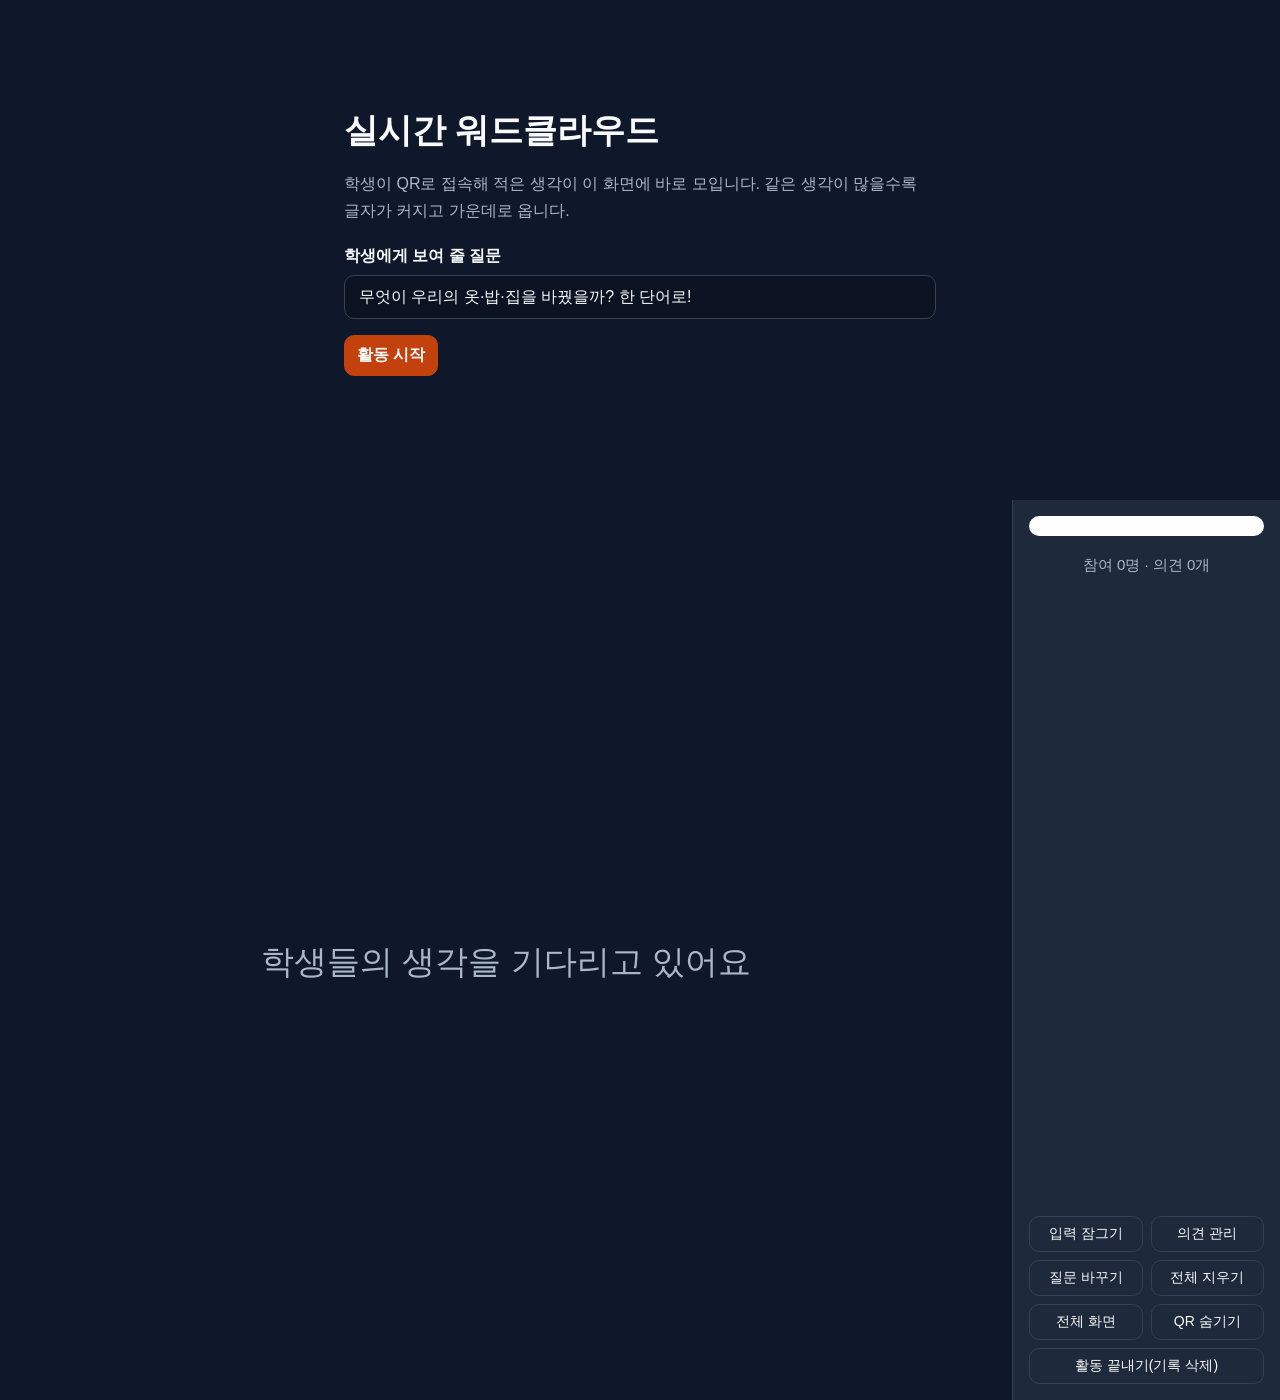
==== wordcloud/teacher.html @ 3e0b0a24 "실시간 워드클라우드 추가 (학생 입력·교사 화면) Co-Authored-By: Claude Opus 5.5 <noreply@anthropic.com>" ====
<!doctype html>
<html lang="ko">
<head>
<meta charset="utf-8">
<meta name="viewport" content="width=device-width,initial-scale=1">
<title>워드클라우드 교사 화면</title>
<style>
  :root { --bg:#0F172A; --panel:#1E293B; --line:#334155; --ink:#F8FAFC; --sub:#AAB7C8; --main:#FB923C; }
  * { box-sizing:border-box; }
  html, body { height:100%; margin:0; }
  body { background:var(--bg); color:var(--ink); font-family:"Pretendard","Malgun Gothic","Apple SD Gothic Neo","Noto Sans KR",sans-serif; }
  button { font:inherit; color:var(--ink); background:var(--panel); border:1px solid var(--line); border-radius:10px; padding:9px 12px; cursor:pointer; }
  button:hover { border-color:var(--main); }
  button.main { background:#C2410C; border-color:#C2410C; font-weight:700; }
  input { font:inherit; width:100%; padding:12px 14px; border-radius:10px; border:1px solid var(--line); background:#0B1222; color:var(--ink); }

  #start { max-width:640px; margin:0 auto; padding:12vh 24px; }
  #start h1 { font-size:34px; margin:0 0 10px; }
  #start p { color:var(--sub); line-height:1.7; word-break:keep-all; }
  #start label { display:block; font-weight:700; margin:22px 0 8px; }
  #start .btns { display:flex; gap:10px; margin-top:16px; flex-wrap:wrap; }

  #live { height:100%; display:grid; grid-template-columns:1fr 268px; grid-template-rows:auto 1fr; }
  #live.noDock { grid-template-columns:1fr; }
  #live.noDock #dock { display:none; }
  #question { grid-column:1; padding:18px 28px 6px; font-size:clamp(20px,2.4vw,32px); font-weight:800; word-break:keep-all; }
  #stage { grid-column:1; position:relative; overflow:hidden; min-height:0; }
  #dock { grid-column:2; grid-row:1 / span 2; background:var(--panel); border-left:1px solid var(--line); padding:16px; display:flex; flex-direction:column; gap:10px; overflow:auto; }
  #qr { background:#fff; border-radius:12px; padding:10px; line-height:0; }
  #qr svg { width:100%; height:auto; display:block; }
  #roomCode { text-align:center; font-size:26px; font-weight:800; letter-spacing:.08em; }
  #stats { text-align:center; color:var(--sub); font-size:15px; }
  #net { text-align:center; color:#FCA5A5; font-size:13px; min-height:18px; }
  #dock .tools { display:grid; grid-template-columns:1fr 1fr; gap:8px; margin-top:auto; }
  #dock .tools button { font-size:14px; padding:8px 6px; }
  #showDock { position:absolute; right:12px; top:12px; display:none; font-size:14px; opacity:.75; }
  #live.noDock #showDock { display:block; }

  .word { position:absolute; left:50%; top:50%; transform:translate(-50%,-50%); white-space:nowrap; font-weight:800; line-height:1.1; transition:left .7s ease, top .7s ease, font-size .7s ease, opacity .5s ease; }
  .word.new { opacity:0; }
  #empty { position:absolute; inset:0; display:flex; align-items:center; justify-content:center; color:var(--sub); font-size:clamp(20px,2.6vw,34px); text-align:center; padding:24px; word-break:keep-all; }

  #manage { position:fixed; inset:0; background:rgba(2,6,23,.6); display:none; align-items:center; justify-content:center; padding:20px; z-index:10; }
  #manage.on { display:flex; }
  #manageBox { width:min(620px,100%); max-height:82vh; overflow:auto; background:var(--panel); border-radius:14px; padding:20px; }
  #manageBox h2 { margin:0 0 4px; font-size:22px; }
  #manageBox h3 { margin:20px 0 8px; font-size:16px; color:var(--sub); }
  .line { display:flex; align-items:center; gap:10px; padding:8px 0; border-bottom:1px solid var(--line); }
  .line span { flex:1; word-break:break-all; }
  .line b { color:var(--main); min-width:34px; text-align:right; }
  @media (max-width:860px) { #live { grid-template-columns:1fr; grid-template-rows:auto 1fr auto; } #dock { grid-column:1; grid-row:3; border-left:0; border-top:1px solid var(--line); flex-direction:row; flex-wrap:wrap; align-items:center; } #qr { width:120px; } #dock .tools { margin-top:0; flex:1; } }
</style>
</head>
<body>

<section id="start" hidden>
  <h1>실시간 워드클라우드</h1>
  <p>학생이 QR로 접속해 적은 생각이 이 화면에 바로 모입니다. 같은 생각이 많을수록 글자가 커지고 가운데로 옵니다.</p>
  <label for="newQ">학생에게 보여 줄 질문</label>
  <input id="newQ" maxlength="80" value="무엇이 우리의 옷·밥·집을 바꿨을까? 한 단어로!">
  <div class="btns">
    <button class="main" id="create">활동 시작</button>
    <button id="resume" hidden>이전 활동 이어서</button>
  </div>
  <p id="startMsg" role="status"></p>
</section>

<section id="live" hidden>
  <div id="question"></div>
  <div id="stage">
    <div id="empty">학생들의 생각을 기다리고 있어요</div>
    <button id="showDock">QR·메뉴 보기</button>
  </div>
  <aside id="dock">
    <div id="qr" aria-label="학생 접속 QR 코드"></div>
    <div id="roomCode"></div>
    <div id="stats" aria-live="polite">참여 0명 · 의견 0개</div>
    <div id="net" role="status"></div>
    <div class="tools">
      <button id="toggleOpen">입력 잠그기</button>
      <button id="openManage">의견 관리</button>
      <button id="editQ">질문 바꾸기</button>
      <button id="clear">전체 지우기</button>
      <button id="full">전체 화면</button>
      <button id="hideDock">QR 숨기기</button>
      <button id="finish" style="grid-column:1 / span 2">활동 끝내기(기록 삭제)</button>
    </div>
  </aside>
</section>

<div id="manage" role="dialog" aria-modal="true" aria-label="의견 관리">
  <div id="manageBox">
    <h2>의견 관리</h2>
    <h3>화면에 보이는 의견</h3><div id="shownList"></div>
    <h3>숨긴 의견</h3><div id="hiddenList"></div>
    <div style="margin-top:16px"><button id="closeManage">닫기</button></div>
  </div>
</div>

<script src="config.js"></script>
<script src="qrcode.js"></script>
<script>
  const $ = (id) => document.getElementById(id);
  const RAINBOW = ['#FF5C5C', '#FF9A3D', '#FFE14A', '#4ADE80', '#38BDF8', '#818CF8', '#D67BFF'];
  const FONT = '"Pretendard","Malgun Gothic","Apple SD Gothic Neo","Noto Sans KR",sans-serif';
  const STORE = 'wc_teacher';

  let session = null;   // { code, secret }
  let last = null;      // 마지막 집계
  let lastSig = '';
  let timer = null;
  const colorOf = new Map();
  const spans = new Map();
  const measure = document.createElement('canvas').getContext('2d');

  const load = () => { try { return JSON.parse(localStorage.getItem(STORE)); } catch (e) { return null; } };
  const save = (v) => { try { v ? localStorage.setItem(STORE, JSON.stringify(v)) : localStorage.removeItem(STORE); } catch (e) { /* 저장 불가: 새로고침 전까지만 유지 */ } };

  function assignColors(items) {
    [...items].sort((a, b) => a.f - b.f).forEach((it) => {
      if (!colorOf.has(it.k)) colorOf.set(it.k, colorOf.size % RAINBOW.length);
    });
  }

  // 큰 글자부터 가운데에서 나선형으로 빈자리를 찾는다.
  function place(items, W, H, scale) {
    const max = items[0].n;
    const base = Math.min(W, H);
    const big = Math.min(Math.max(base * 0.24, 54), 190) * scale;
    const small = Math.min(Math.max(base * 0.06, 24), 46) * scale;
    const boxes = [], out = [];
    const hit = (b) => boxes.some((o) => b.x < o.x + o.w && b.x + b.w > o.x && b.y < o.y + o.h && b.y + b.h > o.y);
    for (const it of items) {
      let size = max === 1 ? small * 1.5 : small + (big - small) * Math.sqrt((it.n - 1) / (max - 1));
      measure.font = `800 ${size}px ${FONT}`;
      let w = measure.measureText(it.t).width;
      if (w > W * 0.92) { size *= (W * 0.92) / w; w = W * 0.92; }
      const h = size * 1.12, pad = Math.max(6, size * 0.1);
      let done = false;
      for (let t = 0; t < 900 && !done; t += 0.22) {
        const r = t * Math.max(5, base * 0.012);
        const cx = W / 2 + r * Math.cos(t) * (W / H > 1 ? Math.min(W / H, 2) : 1);
        const cy = H / 2 + r * Math.sin(t);
        const b = { x: cx - w / 2 - pad, y: cy - h / 2 - pad, w: w + pad * 2, h: h + pad * 2 };
        if (b.x < 0 || b.y < 0 || b.x + b.w > W || b.y + b.h > H || hit(b)) continue;
        boxes.push(b); out.push({ it, x: cx, y: cy, size }); done = true;
      }
      if (!done) return null;
    }
    return out;
  }

  function draw() {
    const items = last ? last.items : [];
    $('empty').hidden = items.length > 0;
    $('empty').style.display = items.length ? 'none' : 'flex';
    const stage = $('stage'), W = stage.clientWidth, H = stage.clientHeight;
    if (!W || !H) return;
    assignColors(items);
    let spots = [];
    if (items.length) {
      for (const s of [1, .9, .8, .7, .6, .5, .42, .35, .28, .22]) { spots = place(items, W, H, s); if (spots) break; }
      spots = spots || [];
    }
    const keep = new Set();
    for (const { it, x, y, size } of spots) {
      keep.add(it.k);
      let el = spans.get(it.k);
      const fresh = !el;
      if (fresh) {
        el = document.createElement('div'); el.className = 'word new';
        el.style.color = RAINBOW[colorOf.get(it.k)];
        el.style.left = `${x}px`; el.style.top = `${y}px`; el.style.fontSize = `${size * 0.7}px`;
        stage.append(el); spans.set(it.k, el);
        el.getBoundingClientRect();
      }
      el.textContent = it.t;
      el.title = `${it.n}명`;
      el.classList.remove('new');
      el.style.left = `${x}px`; el.style.top = `${y}px`; el.style.fontSize = `${size}px`;
      el.style.zIndex = String(it.n);
    }
    for (const [k, el] of spans) {
      if (!keep.has(k)) { el.classList.add('new'); setTimeout(() => el.remove(), 500); spans.delete(k); }
    }
  }

  async function poll() {
    if (!session) return;
    try {
      const d = await wcRpc('wc_list', { p_code: session.code });
      $('net').textContent = '';
      if (!d) { save(null); location.reload(); return; }
      last = d;
      $('question').textContent = d.question;
      $('stats').textContent = `참여 ${d.participants}명 · 의견 ${d.total}개`;
      $('toggleOpen').textContent = d.is_open ? '입력 잠그기' : '입력 열기';
      const sig = JSON.stringify(d.items.map((i) => [i.k, i.n, i.t]));
      if (sig !== lastSig) { lastSig = sig; draw(); if ($('manage').classList.contains('on')) renderManage(); }
    } catch (e) {
      $('net').textContent = '연결 확인 중…';
    }
  }

  function goLive() {
    $('start').hidden = true; $('live').hidden = false;
    const url = new URL(`index.html?r=${session.code}`, location.href).href;
    const qr = qrcode(0, 'M'); qr.addData(url); qr.make();
    $('qr').innerHTML = qr.createSvgTag({ cellSize: 4, margin: 2, scalable: true });
    $('roomCode').textContent = session.code.replace(/(\d{3})(\d{3})/, '$1 $2');
    poll(); clearInterval(timer); timer = setInterval(poll, 1500);
  }

  async function createRoom() {
    const q = $('newQ').value.trim();
    if (!q) { $('startMsg').textContent = '질문을 적어 주세요.'; return; }
    $('create').disabled = true;
    try {
      const r = await wcRpc('wc_create_room', { p_question: q });
      if (!r.ok) { $('startMsg').textContent = '지금은 활동을 만들 수 없어요. 잠시 뒤 다시 눌러 주세요.'; return; }
      session = { code: r.code, secret: r.secret }; save(session); goLive();
    } catch (e) {
      $('startMsg').textContent = '서버에 연결하지 못했어요. 인터넷 연결을 확인해 주세요.';
    } finally { $('create').disabled = false; }
  }

  async function renderManage() {
    const rows = (list, label, hide) => {
      const box = document.createElement('div');
      if (!list.length) { box.textContent = '없음'; box.style.color = 'var(--sub)'; return box; }
      list.forEach((it) => {
        const line = document.createElement('div'); line.className = 'line';
        const t = document.createElement('span'); t.textContent = it.t;
        const n = document.createElement('b'); n.textContent = `${it.n}명`;
        const b = document.createElement('button'); b.textContent = label;
        b.onclick = async () => {
          await wcRpc('wc_set_hidden', { p_code: session.code, p_secret: session.secret, p_key: it.k, p_hidden: hide });
          await poll(); renderManage();
        };
        line.append(t, n, b); box.append(line);
      });
      return box;
    };
    const hidden = (await wcRpc('wc_hidden', { p_code: session.code, p_secret: session.secret })) || [];
    $('shownList').replaceChildren(rows(last ? last.items : [], '숨기기', true));
    $('hiddenList').replaceChildren(rows(hidden, '되돌리기', false));
  }

  $('create').onclick = createRoom;
  $('resume').onclick = () => { session = load(); goLive(); };
  $('openManage').onclick = () => { $('manage').classList.add('on'); renderManage(); };
  $('closeManage').onclick = () => $('manage').classList.remove('on');
  $('toggleOpen').onclick = async () => {
    await wcRpc('wc_set_room', { p_code: session.code, p_secret: session.secret, p_question: last.question, p_open: !last.is_open });
    poll();
  };
  $('editQ').onclick = async () => {
    const q = prompt('새 질문을 적어 주세요.', last ? last.question : '');
    if (q && q.trim()) { await wcRpc('wc_set_room', { p_code: session.code, p_secret: session.secret, p_question: q.trim(), p_open: last.is_open }); poll(); }
  };
  $('clear').onclick = async () => {
    if (!confirm('지금까지 모인 의견을 모두 지울까요? 되돌릴 수 없습니다.')) return;
    await wcRpc('wc_clear', { p_code: session.code, p_secret: session.secret });
    colorOf.clear(); poll();
  };
  $('finish').onclick = async () => {
    if (!confirm('활동을 끝내고 이 방의 기록을 모두 삭제할까요? 되돌릴 수 없습니다.')) return;
    await wcRpc('wc_delete_room', { p_code: session.code, p_secret: session.secret });
    save(null); location.reload();
  };
  $('full').onclick = () => (document.fullscreenElement ? document.exitFullscreen() : document.documentElement.requestFullscreen());
  $('hideDock').onclick = () => { $('live').classList.add('noDock'); requestAnimationFrame(draw); };
  $('showDock').onclick = () => { $('live').classList.remove('noDock'); requestAnimationFrame(draw); };
  new ResizeObserver(() => draw()).observe($('stage'));

  const saved = load();
  if (saved && saved.code) $('resume').hidden = false;
  $('start').hidden = false;
</script>
</body>
</html>
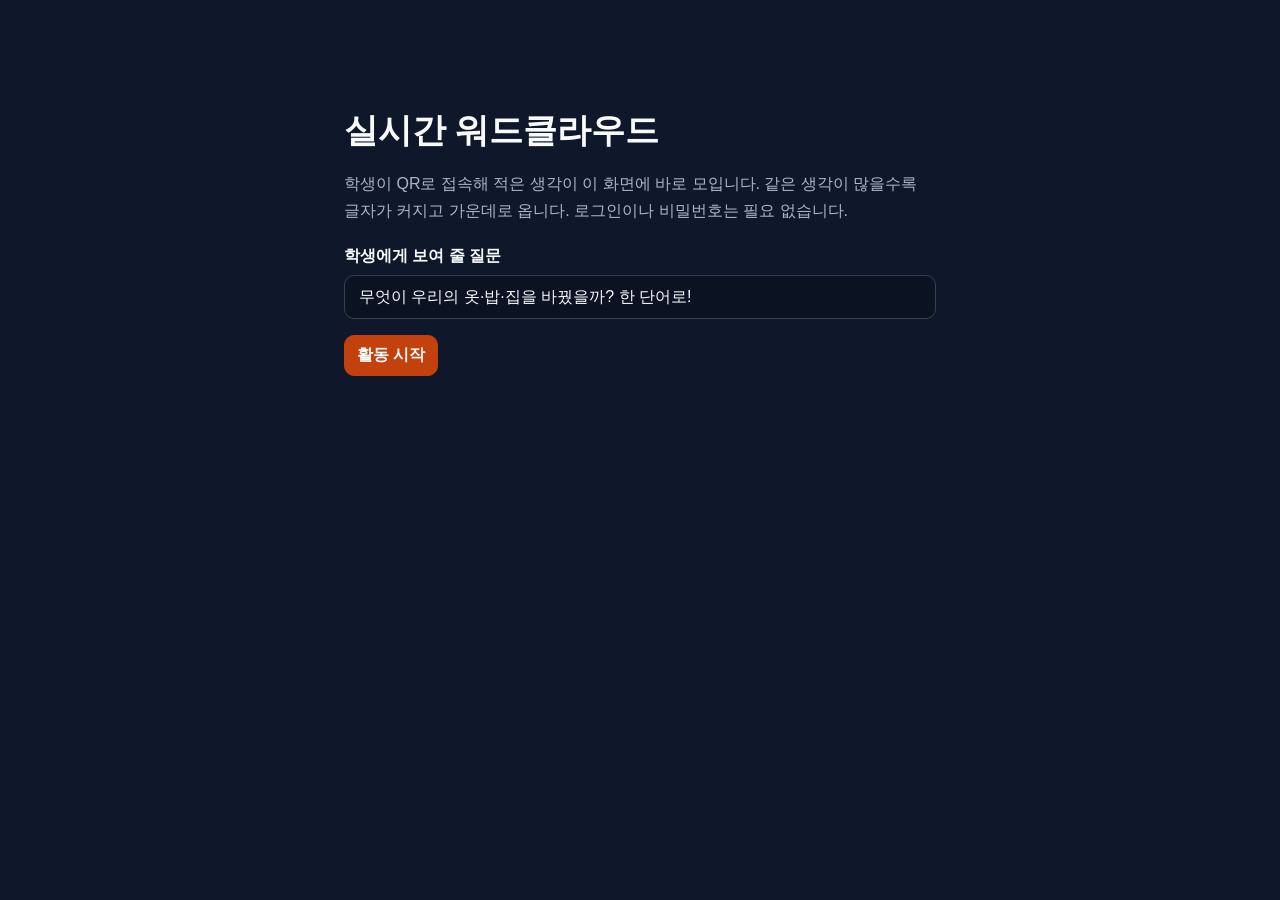
==== commit fb5d36a8: "워드클라우드 교사 화면: 시작 전 메뉴가 보이는 오류 수정, 비밀번호 불필요 안내 Co-Authored-By: Claude Opus 5.5 <noreply@anthropic.com" ====
--- a/wordcloud/teacher.html
+++ b/wordcloud/teacher.html
@@ -7,6 +7,7 @@
 <style>
   :root { --bg:#0F172A; --panel:#1E293B; --line:#334155; --ink:#F8FAFC; --sub:#AAB7C8; --main:#FB923C; }
   * { box-sizing:border-box; }
+  [hidden] { display:none !important; }
   html, body { height:100%; margin:0; }
   body { background:var(--bg); color:var(--ink); font-family:"Pretendard","Malgun Gothic","Apple SD Gothic Neo","Noto Sans KR",sans-serif; }
   button { font:inherit; color:var(--ink); background:var(--panel); border:1px solid var(--line); border-radius:10px; padding:9px 12px; cursor:pointer; }
@@ -55,7 +56,7 @@
 
 <section id="start" hidden>
   <h1>실시간 워드클라우드</h1>
-  <p>학생이 QR로 접속해 적은 생각이 이 화면에 바로 모입니다. 같은 생각이 많을수록 글자가 커지고 가운데로 옵니다.</p>
+  <p>학생이 QR로 접속해 적은 생각이 이 화면에 바로 모입니다. 같은 생각이 많을수록 글자가 커지고 가운데로 옵니다. 로그인이나 비밀번호는 필요 없습니다.</p>
   <label for="newQ">학생에게 보여 줄 질문</label>
   <input id="newQ" maxlength="80" value="무엇이 우리의 옷·밥·집을 바꿨을까? 한 단어로!">
   <div class="btns">
